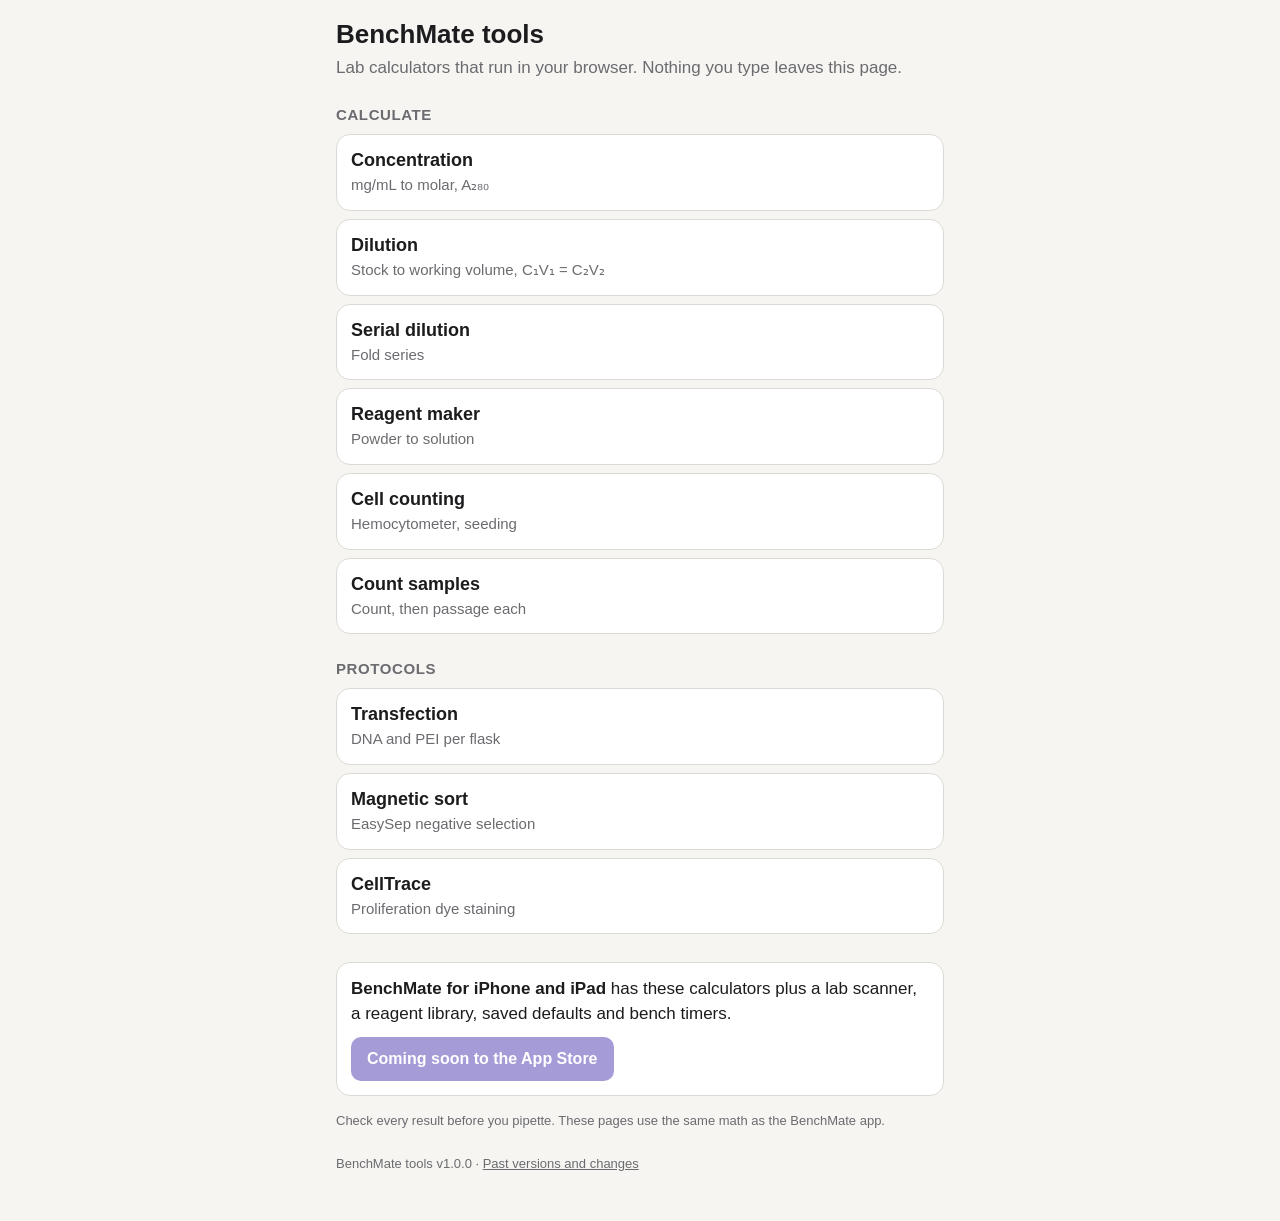
==== index.html @ 79e1d371 "BenchMate tools 1.0.0: nine lab calculators as static pages Moved from jwreda/BenchMate web/ (PR #1)" ====
<!doctype html>
<html lang="en">
<head>
<meta charset="utf-8">
<meta name="viewport" content="width=device-width, initial-scale=1">
<title>BenchMate tools</title>
<meta name="description" content="Free lab calculators from BenchMate: dilution, concentration, serial dilution, reagent maker, cell counting and protocol helpers.">
<link rel="stylesheet" href="assets/bench.css">
</head>
<body>
<main>
  <h1>BenchMate tools</h1>
  <p class="lede">Lab calculators that run in your browser. Nothing you type leaves this page.</p>

  <h2>Calculate</h2>
  <ul class="tools">
    <li><a href="concentration/index.html"><strong>Concentration</strong><span>mg/mL to molar, A₂₈₀</span></a></li>
    <li><a href="dilution/index.html"><strong>Dilution</strong><span>Stock to working volume, C₁V₁ = C₂V₂</span></a></li>
    <li><a href="serial-dilution/index.html"><strong>Serial dilution</strong><span>Fold series</span></a></li>
    <li><a href="reagent-maker/index.html"><strong>Reagent maker</strong><span>Powder to solution</span></a></li>
    <li><a href="cell-counting/index.html"><strong>Cell counting</strong><span>Hemocytometer, seeding</span></a></li>
    <li><a href="count-samples/index.html"><strong>Count samples</strong><span>Count, then passage each</span></a></li>
  </ul>

  <h2>Protocols</h2>
  <ul class="tools">
    <li><a href="transfection/index.html"><strong>Transfection</strong><span>DNA and PEI per flask</span></a></li>
    <li><a href="magnetic-sort/index.html"><strong>Magnetic sort</strong><span>EasySep negative selection</span></a></li>
    <li><a href="celltrace/index.html"><strong>CellTrace</strong><span>Proliferation dye staining</span></a></li>
  </ul>

  <div class="promo" data-app-promo></div>
  <footer>Check every result before you pipette. These pages use the same math as the BenchMate app.</footer>
</main>
<script src="assets/bench.js"></script>
</body>
</html>
---- assets/bench.css ----
/* BenchMate web — one stylesheet for every tool. Phone first; plain HTML elements. */
:root {
  --bg: #f6f5f2;
  --card: #ffffff;
  --text: #1c1c1e;
  --muted: #6b6b70;
  --line: #dcdad5;
  --accent: #5b4bb7;
  --accent-text: #ffffff;
  --warn-bg: #fff4d6;
  --warn-text: #6b4a00;
  --error-bg: #fde3e1;
  --error-text: #8a1c12;
  --result-bg: #eeebfa;
  color-scheme: light dark;
}
@media (prefers-color-scheme: dark) {
  :root {
    --bg: #141416;
    --card: #1f1f22;
    --text: #f2f2f4;
    --muted: #a0a0a8;
    --line: #36363b;
    --accent: #a99cf0;
    --accent-text: #141416;
    --warn-bg: #3a2f10;
    --warn-text: #ffd98a;
    --error-bg: #3d1714;
    --error-text: #ffb4ab;
    --result-bg: #29253d;
  }
}

* { box-sizing: border-box; }
[hidden] { display: none !important; }
.card:has(> div:only-child:empty) { display: none; }
html { -webkit-text-size-adjust: 100%; }
body {
  margin: 0;
  background: var(--bg);
  color: var(--text);
  font: 17px/1.45 -apple-system, BlinkMacSystemFont, "Segoe UI", Roboto, Helvetica, Arial, sans-serif;
}
main { max-width: 640px; margin: 0 auto; padding: 12px 16px 48px; }

header.top { display: flex; align-items: baseline; gap: 12px; padding: 8px 0 4px; }
header.top a { color: var(--accent); text-decoration: none; font-size: 15px; }
h1 { font-size: 26px; margin: 4px 0 2px; }
h2 { font-size: 15px; text-transform: uppercase; letter-spacing: .04em; color: var(--muted); margin: 24px 0 8px; font-weight: 600; }
p.lede { color: var(--muted); margin: 0 0 12px; }

.card { background: var(--card); border: 1px solid var(--line); border-radius: 14px; padding: 14px; margin: 12px 0; }
.card > :first-child { margin-top: 0; }
.card > :last-child { margin-bottom: 0; }

/* A labelled row: label on top, then the number input and its unit picker side by side. */
.field { margin: 0 0 12px; }
.field > label, .field > .label { display: block; font-size: 15px; color: var(--muted); margin-bottom: 4px; }
.row { display: flex; gap: 8px; align-items: stretch; }
.row > input { flex: 1 1 auto; min-width: 0; }
.row > select { flex: 0 0 auto; }

input[type="text"], input[type="number"], input:not([type]), select, textarea {
  font: inherit;
  color: var(--text);
  background: var(--bg);
  border: 1px solid var(--line);
  border-radius: 10px;
  padding: 10px 12px;
  min-height: 44px;
  width: 100%;
}
.row > select { width: auto; }
input:focus, select:focus, textarea:focus { outline: 2px solid var(--accent); outline-offset: 1px; }
input.solved { background: var(--result-bg); font-weight: 600; }
input[readonly] { cursor: default; }

/* Segmented choice built from radio buttons. */
.segments { display: flex; border: 1px solid var(--line); border-radius: 10px; overflow: hidden; margin: 0 0 12px; }
.segments label { flex: 1; text-align: center; padding: 10px 6px; min-height: 44px; cursor: pointer; font-size: 15px; border-left: 1px solid var(--line); }
.segments label:first-child { border-left: 0; }
.segments input { position: absolute; opacity: 0; pointer-events: none; }
.segments label:has(input:checked) { background: var(--accent); color: var(--accent-text); font-weight: 600; }
.segments label:has(input:focus-visible) { outline: 2px solid var(--accent); outline-offset: -3px; }

label.check { display: flex; gap: 10px; align-items: center; min-height: 44px; }
label.check input { width: 22px; height: 22px; }

button, .button {
  font: inherit; font-size: 16px; font-weight: 600;
  display: inline-block; text-align: center; text-decoration: none;
  background: var(--accent); color: var(--accent-text);
  border: 0; border-radius: 10px; padding: 10px 16px; min-height: 44px; cursor: pointer;
}
button.secondary { background: transparent; color: var(--accent); border: 1px solid var(--line); }
.button.disabled { opacity: .55; cursor: default; }

/* The answer. */
.result { background: var(--result-bg); border-radius: 14px; padding: 14px; margin: 12px 0; }
.result .hero { font-size: 34px; font-weight: 700; line-height: 1.15; font-variant-numeric: tabular-nums; }
.result .hero small { font-size: 20px; font-weight: 600; color: var(--muted); }
.result .caption { color: var(--muted); font-size: 15px; }
.result .empty { color: var(--muted); }

table.recipe { width: 100%; border-collapse: collapse; font-variant-numeric: tabular-nums; }
table.recipe th, table.recipe td { text-align: left; padding: 8px 4px; border-bottom: 1px solid var(--line); vertical-align: top; }
table.recipe td.num, table.recipe th.num { text-align: right; white-space: nowrap; }
table.recipe tr:last-child td { border-bottom: 0; }
.scroll-x { overflow-x: auto; }

.note { border-radius: 10px; padding: 10px 12px; margin: 8px 0; font-size: 15px; }
.note.warn { background: var(--warn-bg); color: var(--warn-text); }
.note.error { background: var(--error-bg); color: var(--error-text); }
.sci-preview { color: var(--muted); font-size: 14px; margin: 4px 0 0; font-variant-numeric: tabular-nums; }
.sci-preview.bad { color: var(--error-text); }
.hint { color: var(--muted); font-size: 14px; margin: 4px 0 0; }

details { margin: 12px 0; }
summary { cursor: pointer; color: var(--accent); min-height: 32px; }

/* Home list. */
ul.tools { list-style: none; padding: 0; margin: 0; }
ul.tools li { margin: 0 0 8px; }
ul.tools a { display: block; background: var(--card); border: 1px solid var(--line); border-radius: 14px; padding: 12px 14px; color: var(--text); text-decoration: none; }
ul.tools a strong { display: block; font-size: 18px; }
ul.tools a span { color: var(--muted); font-size: 15px; }

.promo { background: var(--card); border: 1px solid var(--line); border-radius: 14px; padding: 14px; margin: 28px 0 12px; }
.promo p { margin: 0 0 10px; }
footer { color: var(--muted); font-size: 13px; margin-top: 16px; }
footer a { color: var(--muted); }
footer.version { margin-top: 24px; }
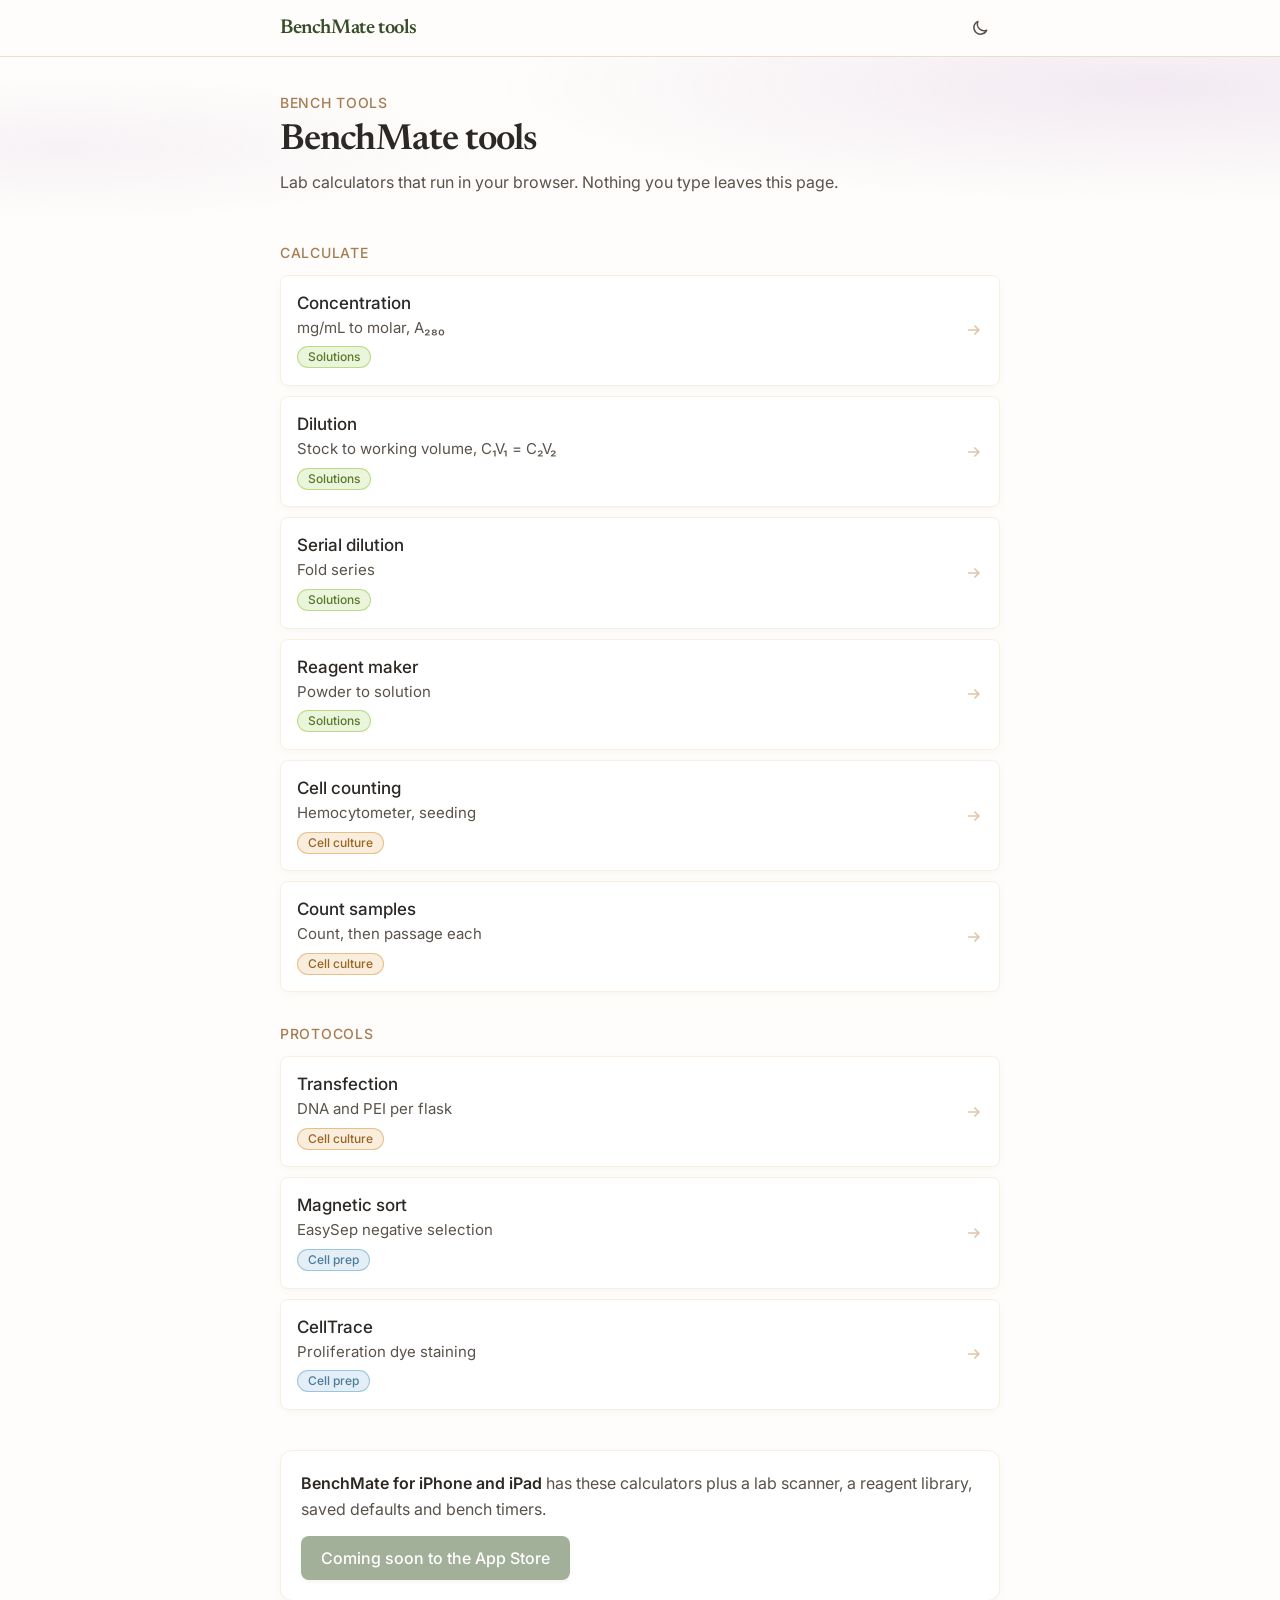
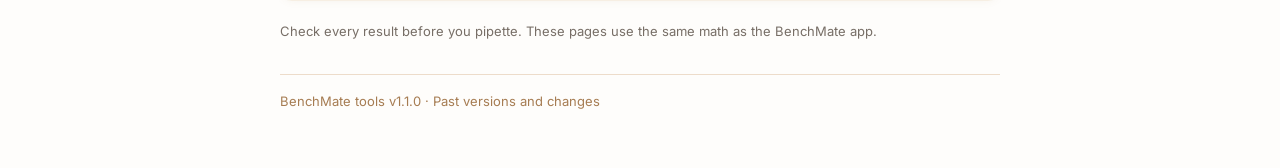
==== commit 1db4ee1f: "Restyle to match joereda.phd: warm paper, green actions, caramel labels Newsreader and Inter, role t" ====
--- a/index.html
+++ b/index.html
@@ -5,28 +5,48 @@
 <meta name="viewport" content="width=device-width, initial-scale=1">
 <title>BenchMate tools</title>
 <meta name="description" content="Free lab calculators from BenchMate: dilution, concentration, serial dilution, reagent maker, cell counting and protocol helpers.">
+<link rel="preconnect" href="https://fonts.googleapis.com">
+<link rel="preconnect" href="https://fonts.gstatic.com" crossorigin>
+<link rel="stylesheet" href="https://fonts.googleapis.com/css2?family=Newsreader:ital,opsz,wght@0,6..72,400;0,6..72,500;0,6..72,600;1,6..72,400&family=Inter:wght@400;500;600;700&display=swap">
+<script>
+  // Before first paint: a saved light/dark choice (none = follow the system), and reveals on.
+  document.documentElement.classList.add("js");
+  try { var t = localStorage.getItem("theme"); if (t) document.documentElement.dataset.theme = t; } catch (e) {}
+</script>
 <link rel="stylesheet" href="assets/bench.css">
 </head>
 <body>
-<main>
-  <h1>BenchMate tools</h1>
-  <p class="lede">Lab calculators that run in your browser. Nothing you type leaves this page.</p>
+<header class="topbar">
+  <div class="inner">
+    <a class="wordmark" href="index.html">BenchMate tools</a>
+    <button type="button" class="theme-toggle" data-theme-toggle aria-label="Switch theme">
+      <svg class="moon" viewBox="0 0 24 24" fill="none" stroke="currentColor" stroke-width="1.8" stroke-linecap="round" stroke-linejoin="round" aria-hidden="true"><path d="M20 14.5A8 8 0 0 1 9.5 4a8 8 0 1 0 10.5 10.5z"/></svg>
+      <svg class="sun" viewBox="0 0 24 24" fill="none" stroke="currentColor" stroke-width="1.8" stroke-linecap="round" aria-hidden="true"><circle cx="12" cy="12" r="4"/><path d="M12 2.5v2M12 19.5v2M2.5 12h2M19.5 12h2M5.3 5.3l1.4 1.4M17.3 17.3l1.4 1.4M5.3 18.7l1.4-1.4M17.3 6.7l1.4-1.4"/></svg>
+    </button>
+  </div>
+</header>
+<main class="wide">
+  <div class="page-head">
+    <p class="eyebrow">Bench tools</p>
+    <h1>BenchMate tools</h1>
+    <p class="lede">Lab calculators that run in your browser. Nothing you type leaves this page.</p>
+  </div>
 
   <h2>Calculate</h2>
   <ul class="tools">
-    <li><a href="concentration/index.html"><strong>Concentration</strong><span>mg/mL to molar, A₂₈₀</span></a></li>
-    <li><a href="dilution/index.html"><strong>Dilution</strong><span>Stock to working volume, C₁V₁ = C₂V₂</span></a></li>
-    <li><a href="serial-dilution/index.html"><strong>Serial dilution</strong><span>Fold series</span></a></li>
-    <li><a href="reagent-maker/index.html"><strong>Reagent maker</strong><span>Powder to solution</span></a></li>
-    <li><a href="cell-counting/index.html"><strong>Cell counting</strong><span>Hemocytometer, seeding</span></a></li>
-    <li><a href="count-samples/index.html"><strong>Count samples</strong><span>Count, then passage each</span></a></li>
+    <li class="reveal" style="--i:0"><a class="row-link" href="concentration/index.html"><span><span class="title">Concentration</span><span class="desc">mg/mL to molar, A₂₈₀</span><span class="tag celery">Solutions</span></span><span class="arrow" aria-hidden="true"><svg viewBox="0 0 20 20" fill="none" stroke="currentColor" stroke-width="1.8" stroke-linecap="round" stroke-linejoin="round"><path d="M4 10h11M11 5.5 15.5 10 11 14.5"/></svg></span></a></li>
+    <li class="reveal" style="--i:1"><a class="row-link" href="dilution/index.html"><span><span class="title">Dilution</span><span class="desc">Stock to working volume, C₁V₁ = C₂V₂</span><span class="tag celery">Solutions</span></span><span class="arrow" aria-hidden="true"><svg viewBox="0 0 20 20" fill="none" stroke="currentColor" stroke-width="1.8" stroke-linecap="round" stroke-linejoin="round"><path d="M4 10h11M11 5.5 15.5 10 11 14.5"/></svg></span></a></li>
+    <li class="reveal" style="--i:2"><a class="row-link" href="serial-dilution/index.html"><span><span class="title">Serial dilution</span><span class="desc">Fold series</span><span class="tag celery">Solutions</span></span><span class="arrow" aria-hidden="true"><svg viewBox="0 0 20 20" fill="none" stroke="currentColor" stroke-width="1.8" stroke-linecap="round" stroke-linejoin="round"><path d="M4 10h11M11 5.5 15.5 10 11 14.5"/></svg></span></a></li>
+    <li class="reveal" style="--i:3"><a class="row-link" href="reagent-maker/index.html"><span><span class="title">Reagent maker</span><span class="desc">Powder to solution</span><span class="tag celery">Solutions</span></span><span class="arrow" aria-hidden="true"><svg viewBox="0 0 20 20" fill="none" stroke="currentColor" stroke-width="1.8" stroke-linecap="round" stroke-linejoin="round"><path d="M4 10h11M11 5.5 15.5 10 11 14.5"/></svg></span></a></li>
+    <li class="reveal" style="--i:4"><a class="row-link" href="cell-counting/index.html"><span><span class="title">Cell counting</span><span class="desc">Hemocytometer, seeding</span><span class="tag porsche">Cell culture</span></span><span class="arrow" aria-hidden="true"><svg viewBox="0 0 20 20" fill="none" stroke="currentColor" stroke-width="1.8" stroke-linecap="round" stroke-linejoin="round"><path d="M4 10h11M11 5.5 15.5 10 11 14.5"/></svg></span></a></li>
+    <li class="reveal" style="--i:5"><a class="row-link" href="count-samples/index.html"><span><span class="title">Count samples</span><span class="desc">Count, then passage each</span><span class="tag porsche">Cell culture</span></span><span class="arrow" aria-hidden="true"><svg viewBox="0 0 20 20" fill="none" stroke="currentColor" stroke-width="1.8" stroke-linecap="round" stroke-linejoin="round"><path d="M4 10h11M11 5.5 15.5 10 11 14.5"/></svg></span></a></li>
   </ul>
 
   <h2>Protocols</h2>
   <ul class="tools">
-    <li><a href="transfection/index.html"><strong>Transfection</strong><span>DNA and PEI per flask</span></a></li>
-    <li><a href="magnetic-sort/index.html"><strong>Magnetic sort</strong><span>EasySep negative selection</span></a></li>
-    <li><a href="celltrace/index.html"><strong>CellTrace</strong><span>Proliferation dye staining</span></a></li>
+    <li class="reveal" style="--i:0"><a class="row-link" href="transfection/index.html"><span><span class="title">Transfection</span><span class="desc">DNA and PEI per flask</span><span class="tag porsche">Cell culture</span></span><span class="arrow" aria-hidden="true"><svg viewBox="0 0 20 20" fill="none" stroke="currentColor" stroke-width="1.8" stroke-linecap="round" stroke-linejoin="round"><path d="M4 10h11M11 5.5 15.5 10 11 14.5"/></svg></span></a></li>
+    <li class="reveal" style="--i:1"><a class="row-link" href="magnetic-sort/index.html"><span><span class="title">Magnetic sort</span><span class="desc">EasySep negative selection</span><span class="tag sky">Cell prep</span></span><span class="arrow" aria-hidden="true"><svg viewBox="0 0 20 20" fill="none" stroke="currentColor" stroke-width="1.8" stroke-linecap="round" stroke-linejoin="round"><path d="M4 10h11M11 5.5 15.5 10 11 14.5"/></svg></span></a></li>
+    <li class="reveal" style="--i:2"><a class="row-link" href="celltrace/index.html"><span><span class="title">CellTrace</span><span class="desc">Proliferation dye staining</span><span class="tag sky">Cell prep</span></span><span class="arrow" aria-hidden="true"><svg viewBox="0 0 20 20" fill="none" stroke="currentColor" stroke-width="1.8" stroke-linecap="round" stroke-linejoin="round"><path d="M4 10h11M11 5.5 15.5 10 11 14.5"/></svg></span></a></li>
   </ul>
 
   <div class="promo" data-app-promo></div>
--- a/assets/bench.css
+++ b/assets/bench.css
@@ -1,36 +1,156 @@
-/* BenchMate web — one stylesheet for every tool. Phone first; plain HTML elements. */
+/* BenchMate web — one stylesheet for every tool. Phone first; plain HTML elements.
+   Look and feel follow the joereda.phd style guide (docs/style-guide.md): warm paper,
+   forest green for actions, caramel for labels, wisteria only for hover glass and the
+   page wash. Build with the role tokens (--bg, --surface, --text, ...), not raw shades. */
+
+/* ===================================================================== tokens */
 :root {
-  --bg: #f6f5f2;
-  --card: #ffffff;
-  --text: #1c1c1e;
-  --muted: #6b6b70;
-  --line: #dcdad5;
-  --accent: #5b4bb7;
-  --accent-text: #ffffff;
-  --warn-bg: #fff4d6;
-  --warn-text: #6b4a00;
-  --error-bg: #fde3e1;
-  --error-text: #8a1c12;
-  --result-bg: #eeebfa;
-  color-scheme: light dark;
-}
+  --font-serif: "Newsreader", Georgia, serif;
+  --font-sans: "Inter", system-ui, -apple-system, "Segoe UI", sans-serif;
+
+  /* Raw palette: forest green (primary) */
+  --green-50: #f6f7f4;  --green-100: #e8ebe3; --green-200: #d1d9c7;
+  --green-300: #a8b896; --green-400: #7d9465; --green-500: #5c7a45;
+  --green-600: #476135; --green-700: #384d2a; --green-800: #2d3d23;
+  --green-900: #1f2a18;
+  /* Caramel (accent: labels, hairlines, shadows) */
+  --caramel-50: #fdfaf6;  --caramel-100: #f7efe3; --caramel-200: #eddcca;
+  --caramel-300: #dfc4a8; --caramel-400: #c9a47a; --caramel-500: #a67c52;
+  --caramel-600: #8b6342; --caramel-700: #6f4d34; --caramel-800: #553b28;
+  --caramel-900: #3d2a1d;
+  /* Warm neutrals (paper and ink) */
+  --warm-50: #fefdfb;  --warm-100: #faf7f2; --warm-200: #f5f0e8;
+  --warm-300: #d4ccc2; --warm-400: #9c9287; --warm-500: #776e66;
+  --warm-600: #5a524b; --warm-700: #3d3835; --warm-800: #2c2825;
+  --warm-900: #1f1c1a;
+  /* Wisteria (signature, special moments only) */
+  --wisteria-50: #f9f4fb;  --wisteria-100: #eee2f4; --wisteria-200: #e0c8e9;
+  --wisteria-300: #cba3db; --wisteria-400: #b48bc7; --wisteria-500: #9666b0;
+  --wisteria-600: #7a4f93; --wisteria-700: #613c76; --wisteria-800: #482b58;
+  --wisteria-900: #301c3b;
+  /* Pastel category colours: pastel + deep ink partner */
+  --celery: #A4D062;   --celery-deep: #587a2a;
+  --porsche: #E2AD64;  --porsche-deep: #9a641f;
+  --wewak: #EA98B3;    --wewak-deep: #a8405f;
+  --wisteria: #CBA3DB; --wisteria-deep: #7a4f93;
+  --sky: #7eb3d4;      --sky-deep: #4a7c9b;
+
+  /* Roles: light */
+  --bg: var(--warm-50);
+  --bg-subtle: var(--warm-100);
+  --surface: #ffffff;
+  --text: var(--warm-800);
+  --text-2: var(--warm-600);
+  --text-3: var(--warm-500);
+  --border: var(--caramel-100);
+  --border-strong: var(--caramel-200);
+  --link: var(--green-600);
+  --brand: var(--green-700);
+  --btn-bg: var(--green-600);
+  --btn-bg-hover: var(--green-700);
+  --btn-text: #ffffff;
+  --btn-outline: var(--green-600);
+  --label: var(--caramel-500);
+  --badge-bg: var(--caramel-50);
+  --nav-bg: rgb(254 253 251 / 0.95);
+  --focus: var(--green-500);
+  --tag-ink-mix: 0%;
+  --tag-fill: 22%;
+  --tag-edge: 70%;
+  --tag-on-solid: #ffffff;
+  /* Tool roles (not in the site, derived from it) */
+  --field-bg: var(--warm-50);
+  --field-border: var(--caramel-300);  /* form fields need a visible edge */
+  --unit: var(--caramel-600);          /* units next to inputs: caramel, but readable */
+  --result-bg: #f1f4ec;                /* the answer: solid, faintly green (between green-50 and -100) */
+  --result-edge: var(--green-200);
+  --solved-bg: var(--green-100);
+  --warn-ink: var(--porsche-deep);
+  --warn-bg: color-mix(in srgb, var(--porsche) 18%, transparent);
+  --error-ink: var(--wewak-deep);
+  --error-bg: color-mix(in srgb, var(--wewak) 18%, transparent);
+
+  /* Glass (hover only; never behind numbers) */
+  --glass-hover-bg: linear-gradient(135deg,
+      rgb(238 226 244 / 0.7) 0%, rgb(255 255 255 / 0.85) 50%, rgb(238 226 244 / 0.7) 100%);
+  --glass-hover-edge: var(--wisteria-200);
+  --glass-hover-shadow: 0 8px 24px -4px rgb(122 79 147 / 0.12), inset 0 1px 0 rgb(255 255 255 / 0.5);
+  --hover-ink: var(--wisteria-700);
+  --btn-hover-shadow: 0 4px 16px rgb(92 122 69 / 0.3), 0 6px 28px -6px rgb(150 102 176 / 0.35), inset 0 1px 0 rgb(255 255 255 / 0.2);
+
+  /* Page wash behind the page header */
+  --wash: radial-gradient(ellipse 85% 80% at 90% 25%, hsl(285 35% 60% / 0.14) 0%, transparent 60%),
+          radial-gradient(ellipse 65% 60% at 5% 50%, hsl(285 35% 60% / 0.08) 0%, transparent 50%);
+
+  /* Shadows (warm, caramel-tinted) */
+  --shadow-sm: 0 2px 8px -2px rgb(166 124 82 / 0.08);
+  --shadow: 0 4px 14px -2px rgb(166 124 82 / 0.12);
+  --shadow-lg: 0 8px 24px -4px rgb(166 124 82 / 0.15);
+
+  /* Shape, space, motion */
+  --radius-sm: 4px;  --radius: 8px;  --radius-lg: 12px;  --radius-full: 9999px;
+  --gutter: clamp(16px, 5vw, 24px);
+  --ease-spring: cubic-bezier(0.34, 1.56, 0.64, 1);
+  --ease-soft: cubic-bezier(0.25, 0.46, 0.45, 0.94);
+  --dur-fast: 200ms;  --dur: 300ms;  --dur-reveal: 450ms;
+
+  color-scheme: light;
+}
+
+/* Dark roles. Written once for the system setting and once for the manual toggle;
+   keep the two blocks identical. */
 @media (prefers-color-scheme: dark) {
-  :root {
-    --bg: #141416;
-    --card: #1f1f22;
-    --text: #f2f2f4;
-    --muted: #a0a0a8;
-    --line: #36363b;
-    --accent: #a99cf0;
-    --accent-text: #141416;
-    --warn-bg: #3a2f10;
-    --warn-text: #ffd98a;
-    --error-bg: #3d1714;
-    --error-text: #ffb4ab;
-    --result-bg: #29253d;
+  :root:not([data-theme="light"]) {
+    --bg: var(--warm-900);  --bg-subtle: var(--warm-800);  --surface: var(--warm-800);
+    --text: var(--warm-100);  --text-2: var(--warm-300);  --text-3: var(--warm-400);
+    --border: var(--warm-700);  --border-strong: var(--warm-700);
+    --link: var(--green-400);  --brand: var(--green-400);
+    --btn-outline: var(--green-400);
+    --label: var(--caramel-400);  --badge-bg: var(--warm-700);
+    --nav-bg: rgb(31 28 26 / 0.95);  --focus: var(--green-400);
+    --tag-ink-mix: 100%;  --tag-fill: 14%;  --tag-edge: 55%;  --tag-on-solid: #1f1c1a;
+    --field-bg: var(--warm-900);  --field-border: var(--warm-600);  --unit: var(--caramel-400);
+    --result-bg: #252b1f;  --result-edge: var(--green-800);  --solved-bg: #2f3a26;
+    --warn-ink: var(--porsche);  --warn-bg: color-mix(in srgb, var(--porsche) 14%, transparent);
+    --error-ink: var(--wewak);  --error-bg: color-mix(in srgb, var(--wewak) 14%, transparent);
+    --glass-hover-bg: linear-gradient(135deg,
+        rgb(48 28 59 / 0.5) 0%, rgb(45 42 40 / 0.7) 50%, rgb(48 28 59 / 0.5) 100%);
+    --glass-hover-edge: var(--wisteria-700);
+    --glass-hover-shadow: 0 8px 24px -4px rgb(0 0 0 / 0.3), inset 0 1px 0 rgb(203 163 219 / 0.15);
+    --hover-ink: var(--wisteria-300);
+    --wash: radial-gradient(ellipse 85% 80% at 90% 25%, hsl(285 40% 45% / 0.20) 0%, transparent 60%),
+            radial-gradient(ellipse 65% 60% at 5% 50%, hsl(285 40% 45% / 0.12) 0%, transparent 50%);
+    --shadow-sm: 0 2px 8px -2px rgb(0 0 0 / 0.25);
+    --shadow: 0 4px 14px -2px rgb(0 0 0 / 0.3);
+    color-scheme: dark;
   }
 }
-
+:root[data-theme="dark"] {
+  --bg: var(--warm-900);  --bg-subtle: var(--warm-800);  --surface: var(--warm-800);
+  --text: var(--warm-100);  --text-2: var(--warm-300);  --text-3: var(--warm-400);
+  --border: var(--warm-700);  --border-strong: var(--warm-700);
+  --link: var(--green-400);  --brand: var(--green-400);
+  --btn-outline: var(--green-400);
+  --label: var(--caramel-400);  --badge-bg: var(--warm-700);
+  --nav-bg: rgb(31 28 26 / 0.95);  --focus: var(--green-400);
+  --tag-ink-mix: 100%;  --tag-fill: 14%;  --tag-edge: 55%;  --tag-on-solid: #1f1c1a;
+  --field-bg: var(--warm-900);  --field-border: var(--warm-600);  --unit: var(--caramel-400);
+  --result-bg: #252b1f;  --result-edge: var(--green-800);  --solved-bg: #2f3a26;
+  --warn-ink: var(--porsche);  --warn-bg: color-mix(in srgb, var(--porsche) 14%, transparent);
+  --error-ink: var(--wewak);  --error-bg: color-mix(in srgb, var(--wewak) 14%, transparent);
+  --glass-hover-bg: linear-gradient(135deg,
+      rgb(48 28 59 / 0.5) 0%, rgb(45 42 40 / 0.7) 50%, rgb(48 28 59 / 0.5) 100%);
+  --glass-hover-edge: var(--wisteria-700);
+  --glass-hover-shadow: 0 8px 24px -4px rgb(0 0 0 / 0.3), inset 0 1px 0 rgb(203 163 219 / 0.15);
+  --hover-ink: var(--wisteria-300);
+  --wash: radial-gradient(ellipse 85% 80% at 90% 25%, hsl(285 40% 45% / 0.20) 0%, transparent 60%),
+          radial-gradient(ellipse 65% 60% at 5% 50%, hsl(285 40% 45% / 0.12) 0%, transparent 50%);
+  --shadow-sm: 0 2px 8px -2px rgb(0 0 0 / 0.25);
+  --shadow: 0 4px 14px -2px rgb(0 0 0 / 0.3);
+  color-scheme: dark;
+}
+
+/* ===================================================================== base */
 * { box-sizing: border-box; }
 [hidden] { display: none !important; }
 .card:has(> div:only-child:empty) { display: none; }
@@ -39,94 +159,267 @@
   margin: 0;
   background: var(--bg);
   color: var(--text);
-  font: 17px/1.45 -apple-system, BlinkMacSystemFont, "Segoe UI", Roboto, Helvetica, Arial, sans-serif;
-}
-main { max-width: 640px; margin: 0 auto; padding: 12px 16px 48px; }
-
-header.top { display: flex; align-items: baseline; gap: 12px; padding: 8px 0 4px; }
-header.top a { color: var(--accent); text-decoration: none; font-size: 15px; }
-h1 { font-size: 26px; margin: 4px 0 2px; }
-h2 { font-size: 15px; text-transform: uppercase; letter-spacing: .04em; color: var(--muted); margin: 24px 0 8px; font-weight: 600; }
-p.lede { color: var(--muted); margin: 0 0 12px; }
-
-.card { background: var(--card); border: 1px solid var(--line); border-radius: 14px; padding: 14px; margin: 12px 0; }
+  font: 400 16px/1.6 var(--font-sans);
+  transition: background-color var(--dur-fast), color var(--dur-fast);
+}
+main { max-width: 42rem; margin: 0 auto; padding: 8px var(--gutter) 56px; }
+main.wide { max-width: 48rem; }
+
+h1, h2, h3, h4 { font-family: var(--font-serif); font-weight: 600; letter-spacing: -0.025em; line-height: 1.25; }
+h1 { font-size: 36px; margin: 4px 0 6px; color: var(--text); }
+/* Section titles: the caramel eyebrow label. */
+h2 { font: 500 14px/1.4 var(--font-sans); text-transform: uppercase; letter-spacing: .05em; color: var(--label); margin: 32px 0 12px; }
+h3 { font-size: 19px; }
+p.lede { color: var(--text-2); margin: 0 0 8px; max-width: 42rem; }
+strong { font-weight: 600; }
+code { background: var(--bg-subtle); border-radius: var(--radius-sm); padding: 0 4px; font-size: .92em; }
+
+a { color: var(--link); text-decoration: none; }
+/* Underline that draws in from the left on hover. */
+a:not(.button):not(.row-link):not(.wordmark) {
+  background-image: linear-gradient(currentColor, currentColor);
+  background-size: 0% 1px; background-position: 0 100%; background-repeat: no-repeat;
+  transition: background-size var(--dur) ease-out;
+}
+a:not(.button):not(.row-link):not(.wordmark):hover { background-size: 100% 1px; }
+:focus-visible { outline: 2px solid var(--focus); outline-offset: 2px; border-radius: 4px; }
+
+/* Eyebrow label (also used inline). */
+.eyebrow { font: 500 14px/1.4 var(--font-sans); text-transform: uppercase; letter-spacing: .05em; color: var(--label); margin: 0; }
+
+/* ===================================================================== top bar */
+.topbar {
+  position: sticky; top: 0; z-index: 50;
+  background: var(--nav-bg);
+  -webkit-backdrop-filter: blur(4px); backdrop-filter: blur(4px);
+  border-bottom: 1px solid var(--border-strong);
+}
+.topbar .inner {
+  max-width: 48rem; margin: 0 auto; padding: 0 var(--gutter);
+  display: flex; align-items: center; gap: 16px; min-height: 56px;
+}
+.wordmark { font: 600 20px/1 var(--font-serif); letter-spacing: -0.02em; color: var(--brand); margin-right: auto; }
+.topbar .back { font-size: 15px; font-weight: 500; color: var(--text-2); }
+.topbar .back:hover { color: var(--link); }
+.theme-toggle {
+  display: inline-grid; place-items: center;
+  width: 40px; height: 40px; min-height: 0; padding: 0;
+  background: transparent; color: var(--text-2);
+  border: 0; border-radius: var(--radius); box-shadow: none;
+  transition: background-color var(--dur-fast), color var(--dur-fast);
+}
+.theme-toggle svg { width: 20px; height: 20px; }
+.theme-toggle .sun { display: none; }
+:root[data-theme="dark"] .theme-toggle .sun { display: block; }
+:root[data-theme="dark"] .theme-toggle .moon { display: none; }
+@media (prefers-color-scheme: dark) {
+  :root:not([data-theme="light"]) .theme-toggle .sun { display: block; }
+  :root:not([data-theme="light"]) .theme-toggle .moon { display: none; }
+}
+@media (hover: hover) { .theme-toggle:hover { background: var(--bg-subtle); color: var(--text); } }
+
+/* ===================================================================== page header */
+.page-head { position: relative; padding: 28px 0 8px; }
+.page-head::before {
+  content: ""; position: absolute; z-index: 0; pointer-events: none;
+  left: 50%; transform: translateX(-50%); width: 100vw; top: -40px; bottom: -60px;
+  background: var(--wash);
+  -webkit-mask-image: linear-gradient(to bottom, transparent 0%, #000 30px, #000 calc(100% - 40px), transparent 100%);
+  mask-image: linear-gradient(to bottom, transparent 0%, #000 30px, #000 calc(100% - 40px), transparent 100%);
+}
+.page-head > * { position: relative; z-index: 1; }
+.page-head .eyebrow { margin-bottom: 6px; }
+body { overflow-x: hidden; } /* the wash is 100vw wide; never let it scroll sideways */
+
+/* ===================================================================== cards */
+.card {
+  background: var(--surface);
+  border: 1px solid var(--border);
+  border-radius: var(--radius-lg);
+  box-shadow: var(--shadow);
+  padding: 20px;
+  margin: 16px 0;
+}
 .card > :first-child { margin-top: 0; }
 .card > :last-child { margin-bottom: 0; }
-
+.card h2 { margin: 0 0 14px; }
+@media (max-width: 420px) { .card, .result { padding: 16px; } }
+
+/* ===================================================================== fields */
 /* A labelled row: label on top, then the number input and its unit picker side by side. */
-.field { margin: 0 0 12px; }
-.field > label, .field > .label { display: block; font-size: 15px; color: var(--muted); margin-bottom: 4px; }
+.field { margin: 0 0 14px; }
+.field > label, .field > .label { display: block; font-size: 14px; font-weight: 500; color: var(--text-2); margin-bottom: 6px; }
 .row { display: flex; gap: 8px; align-items: stretch; }
 .row > input { flex: 1 1 auto; min-width: 0; }
 .row > select { flex: 0 0 auto; }
+.row > .hint, .unit { align-self: center; color: var(--unit); font-weight: 500; white-space: nowrap; }
 
 input[type="text"], input[type="number"], input:not([type]), select, textarea {
-  font: inherit;
+  font: 400 16px/1.4 var(--font-sans);  /* 16px or larger, or iOS Safari zooms in */
+  font-variant-numeric: tabular-nums;
   color: var(--text);
-  background: var(--bg);
-  border: 1px solid var(--line);
-  border-radius: 10px;
+  background: var(--field-bg);
+  border: 1px solid var(--field-border);
+  border-radius: var(--radius);
   padding: 10px 12px;
   min-height: 44px;
   width: 100%;
+  transition: border-color var(--dur-fast), box-shadow var(--dur-fast);
+}
+select {
+  -webkit-appearance: none; appearance: none;
+  padding-right: 34px;
+  background-image: url("data:image/svg+xml,%3Csvg xmlns='http://www.w3.org/2000/svg' viewBox='0 0 12 8'%3E%3Cpath d='M1 1.5l5 5 5-5' fill='none' stroke='%23a67c52' stroke-width='1.6' stroke-linecap='round' stroke-linejoin='round'/%3E%3C/svg%3E");
+  background-repeat: no-repeat; background-position: right 12px center; background-size: 12px 8px;
 }
 .row > select { width: auto; }
-input:focus, select:focus, textarea:focus { outline: 2px solid var(--accent); outline-offset: 1px; }
-input.solved { background: var(--result-bg); font-weight: 600; }
+input:focus, select:focus, textarea:focus { outline: none; border-color: var(--focus); box-shadow: 0 0 0 3px color-mix(in srgb, var(--focus) 25%, transparent); }
+input::placeholder { color: var(--text-3); }
+input.solved { background: var(--solved-bg); border-color: var(--result-edge); font-weight: 600; }
 input[readonly] { cursor: default; }
+input[type="radio"], input[type="checkbox"] { accent-color: var(--btn-bg); }
 
 /* Segmented choice built from radio buttons. */
-.segments { display: flex; border: 1px solid var(--line); border-radius: 10px; overflow: hidden; margin: 0 0 12px; }
-.segments label { flex: 1; text-align: center; padding: 10px 6px; min-height: 44px; cursor: pointer; font-size: 15px; border-left: 1px solid var(--line); }
-.segments label:first-child { border-left: 0; }
+.segments { display: flex; padding: 3px; gap: 3px; background: var(--bg-subtle); border: 1px solid var(--border-strong); border-radius: var(--radius); margin: 0 0 16px; }
+.segments label { flex: 1; display: grid; place-items: center; text-align: center; padding: 8px 6px; min-height: 40px; cursor: pointer; font-size: 15px; font-weight: 500; color: var(--text-2); border-radius: 6px; transition: background-color var(--dur-fast), color var(--dur-fast); }
 .segments input { position: absolute; opacity: 0; pointer-events: none; }
-.segments label:has(input:checked) { background: var(--accent); color: var(--accent-text); font-weight: 600; }
-.segments label:has(input:focus-visible) { outline: 2px solid var(--accent); outline-offset: -3px; }
-
-label.check { display: flex; gap: 10px; align-items: center; min-height: 44px; }
-label.check input { width: 22px; height: 22px; }
-
+.segments label:has(input:checked) { background: var(--btn-bg); color: var(--btn-text); box-shadow: var(--shadow-sm); }
+.segments label:has(input:focus-visible) { outline: 2px solid var(--focus); outline-offset: 1px; }
+
+label.check { display: flex; gap: 10px; align-items: center; min-height: 44px; font-size: 15px; color: var(--text-2); }
+label.check input { width: 20px; height: 20px; }
+
+/* ===================================================================== buttons */
 button, .button {
-  font: inherit; font-size: 16px; font-weight: 600;
-  display: inline-block; text-align: center; text-decoration: none;
-  background: var(--accent); color: var(--accent-text);
-  border: 0; border-radius: 10px; padding: 10px 16px; min-height: 44px; cursor: pointer;
-}
-button.secondary { background: transparent; color: var(--accent); border: 1px solid var(--line); }
-.button.disabled { opacity: .55; cursor: default; }
-
-/* The answer. */
-.result { background: var(--result-bg); border-radius: 14px; padding: 14px; margin: 12px 0; }
-.result .hero { font-size: 34px; font-weight: 700; line-height: 1.15; font-variant-numeric: tabular-nums; }
-.result .hero small { font-size: 20px; font-weight: 600; color: var(--muted); }
-.result .caption { color: var(--muted); font-size: 15px; }
-.result .empty { color: var(--muted); }
+  font: 500 16px/1.5 var(--font-sans);
+  display: inline-flex; align-items: center; justify-content: center; gap: 8px;
+  text-align: center; text-decoration: none;
+  background: var(--btn-bg); color: var(--btn-text);
+  border: 0; border-radius: var(--radius);
+  padding: 10px 20px; min-height: 44px; cursor: pointer;
+  box-shadow: 0 2px 4px rgb(0 0 0 / 0.1);
+  transition: transform var(--dur-fast) var(--ease-spring), background var(--dur-fast), box-shadow var(--dur-fast), color var(--dur-fast);
+}
+button:active, .button:active { background: var(--btn-bg-hover); transform: none; }
+button.secondary {
+  background: transparent; color: var(--btn-outline);
+  border: 2px solid var(--btn-outline); box-shadow: none;
+  padding: 8px 18px;
+}
+button[disabled], .button.disabled { opacity: .5; cursor: default; }
+@media (hover: hover) {
+  :where(button:not([disabled]):not(.secondary):not(.theme-toggle), a.button):hover {
+    transform: scale(1.02) translateY(-1px);
+    background: linear-gradient(135deg, rgb(92 122 69 / 0.95) 0%, rgb(92 122 69) 50%, rgb(92 122 69 / 0.95) 100%);
+    box-shadow: var(--btn-hover-shadow);
+  }
+  :where(button.secondary:not([disabled])):hover {
+    transform: scale(1.02) translateY(-1px);
+    background: var(--glass-hover-bg);
+    -webkit-backdrop-filter: blur(8px); backdrop-filter: blur(8px);
+    box-shadow: var(--glass-hover-shadow);
+  }
+}
+
+/* ===================================================================== the answer */
+/* Solid surface, never glass: numbers stay crisp. Updates are instant, never animated. */
+.result {
+  background: var(--result-bg);
+  border: 1px solid var(--result-edge);
+  border-radius: var(--radius-lg);
+  padding: 20px;
+  margin: 16px 0;
+}
+.result .hero { font: 600 34px/1.15 var(--font-sans); letter-spacing: -0.02em; font-variant-numeric: tabular-nums; margin: 2px 0 8px; color: var(--text); }
+.result .hero small { font-size: 20px; font-weight: 500; color: var(--text-2); letter-spacing: 0; }
+.result .caption { font: 500 13px/1.4 var(--font-sans); text-transform: uppercase; letter-spacing: .05em; color: var(--label); }
+.result .empty { color: var(--text-2); }
+.result h2 { margin-top: 0; }
 
 table.recipe { width: 100%; border-collapse: collapse; font-variant-numeric: tabular-nums; }
-table.recipe th, table.recipe td { text-align: left; padding: 8px 4px; border-bottom: 1px solid var(--line); vertical-align: top; }
+table.recipe th, table.recipe td { text-align: left; padding: 9px 4px; border-bottom: 1px solid var(--border-strong); vertical-align: top; }
+table.recipe th { font: 500 13px/1.4 var(--font-sans); text-transform: uppercase; letter-spacing: .05em; color: var(--label); }
 table.recipe td.num, table.recipe th.num { text-align: right; white-space: nowrap; }
 table.recipe tr:last-child td { border-bottom: 0; }
 .scroll-x { overflow-x: auto; }
 
-.note { border-radius: 10px; padding: 10px 12px; margin: 8px 0; font-size: 15px; }
-.note.warn { background: var(--warn-bg); color: var(--warn-text); }
-.note.error { background: var(--error-bg); color: var(--error-text); }
-.sci-preview { color: var(--muted); font-size: 14px; margin: 4px 0 0; font-variant-numeric: tabular-nums; }
-.sci-preview.bad { color: var(--error-text); }
-.hint { color: var(--muted); font-size: 14px; margin: 4px 0 0; }
+/* Warnings: warm and muted, always with a symbol and words. */
+.note { border-radius: var(--radius); padding: 10px 12px; margin: 10px 0; font-size: 15px; border-left: 3px solid currentColor; }
+.note.warn { background: var(--warn-bg); color: var(--warn-ink); }
+.note.error { background: var(--error-bg); color: var(--error-ink); }
+.note a { color: inherit; font-weight: 600; }
+.sci-preview { color: var(--text-2); font-size: 14px; margin: 6px 0 0; font-variant-numeric: tabular-nums; }
+.sci-preview.bad { color: var(--error-ink); }
+.hint { color: var(--text-3); font-size: 14px; margin: 6px 0 0; }
 
 details { margin: 12px 0; }
-summary { cursor: pointer; color: var(--accent); min-height: 32px; }
-
-/* Home list. */
-ul.tools { list-style: none; padding: 0; margin: 0; }
-ul.tools li { margin: 0 0 8px; }
-ul.tools a { display: block; background: var(--card); border: 1px solid var(--line); border-radius: 14px; padding: 12px 14px; color: var(--text); text-decoration: none; }
-ul.tools a strong { display: block; font-size: 18px; }
-ul.tools a span { color: var(--muted); font-size: 15px; }
-
-.promo { background: var(--card); border: 1px solid var(--line); border-radius: 14px; padding: 14px; margin: 28px 0 12px; }
-.promo p { margin: 0 0 10px; }
-footer { color: var(--muted); font-size: 13px; margin-top: 16px; }
-footer a { color: var(--muted); }
-footer.version { margin-top: 24px; }
+summary { cursor: pointer; color: var(--link); font-weight: 500; min-height: 32px; }
+
+/* ===================================================================== home list */
+ul.tools { list-style: none; padding: 0; margin: 0; display: grid; gap: 10px; }
+.row-link {
+  display: flex; align-items: center; justify-content: space-between; gap: 16px;
+  padding: 16px;
+  background: var(--surface);
+  border: 1px solid var(--border);
+  border-radius: var(--radius);
+  box-shadow: var(--shadow-sm);
+  color: var(--text);
+  transition: all var(--dur);
+}
+.row-link .title { display: block; font-weight: 500; font-size: 17px; line-height: 1.35; }
+.row-link .desc { display: block; color: var(--text-2); font-size: 15px; line-height: 1.45; margin-top: 2px; }
+.row-link .tag { margin-top: 8px; }
+.row-link .arrow { flex: 0 0 auto; color: var(--caramel-300); transition: transform var(--dur), color var(--dur); }
+.row-link .arrow svg { width: 18px; height: 18px; display: block; }
+@media (hover: hover) {
+  .row-link:hover {
+    transform: translateX(4px);
+    border-color: var(--glass-hover-edge);
+    background: var(--glass-hover-bg);
+    -webkit-backdrop-filter: blur(10px); backdrop-filter: blur(10px);
+    box-shadow: var(--glass-hover-shadow);
+  }
+  .row-link:hover .title, .row-link:hover .arrow { color: var(--hover-ink); }
+  .row-link:hover .arrow { transform: translateX(4px); }
+}
+
+/* Pastel category tag: deep ink on a faint pastel fill (light), pastel ink (dark). */
+.tag {
+  --tag: var(--sky); --tag-deep: var(--sky-deep);
+  display: inline-flex; align-items: center; white-space: nowrap;
+  padding: 2px 10px;
+  border-radius: var(--radius-full);
+  font: 500 12px/1rem var(--font-sans);
+  color: color-mix(in srgb, var(--tag) var(--tag-ink-mix), var(--tag-deep));
+  background: color-mix(in srgb, var(--tag) var(--tag-fill), transparent);
+  border: 1px solid color-mix(in srgb, var(--tag) var(--tag-edge), transparent);
+}
+.tag.celery   { --tag: var(--celery);   --tag-deep: var(--celery-deep); }
+.tag.porsche  { --tag: var(--porsche);  --tag-deep: var(--porsche-deep); }
+.tag.wewak    { --tag: var(--wewak);    --tag-deep: var(--wewak-deep); }
+.tag.wisteria { --tag: var(--wisteria); --tag-deep: var(--wisteria-deep); }
+.tag.sky      { --tag: var(--sky);      --tag-deep: var(--sky-deep); }
+
+.promo { background: var(--surface); border: 1px solid var(--border); border-radius: var(--radius-lg); box-shadow: var(--shadow-sm); padding: 20px; margin: 40px 0 16px; }
+.promo p { margin: 0 0 14px; color: var(--text-2); }
+.promo strong { color: var(--text); }
+
+footer { color: var(--text-3); font-size: 13px; margin-top: 20px; }
+footer a { color: var(--label); }
+footer.version { margin-top: 32px; padding-top: 16px; border-top: 1px solid var(--border-strong); color: var(--label); }
+
+/* ===================================================================== reveals */
+/* Blur-in for home sections and lists only; never on forms or results.
+   Hidden only once the script has run (html.js), so content never stays invisible. */
+html.js .reveal {
+  opacity: 0; filter: blur(8px); transform: translateY(10px) scale(0.98);
+  transition: opacity var(--dur-reveal) var(--ease-soft), filter var(--dur-reveal) var(--ease-soft), transform var(--dur-reveal) var(--ease-soft);
+  transition-delay: calc(var(--i, 0) * 65ms);
+}
+html.js .reveal.visible { opacity: 1; filter: none; transform: none; }
+
+@media (prefers-reduced-motion: reduce) {
+  *, *::before, *::after { transition-duration: 0.01ms !important; transition-delay: 0s !important; animation-duration: 0.01ms !important; }
+  html.js .reveal { opacity: 1; filter: none; transform: none; }
+}
